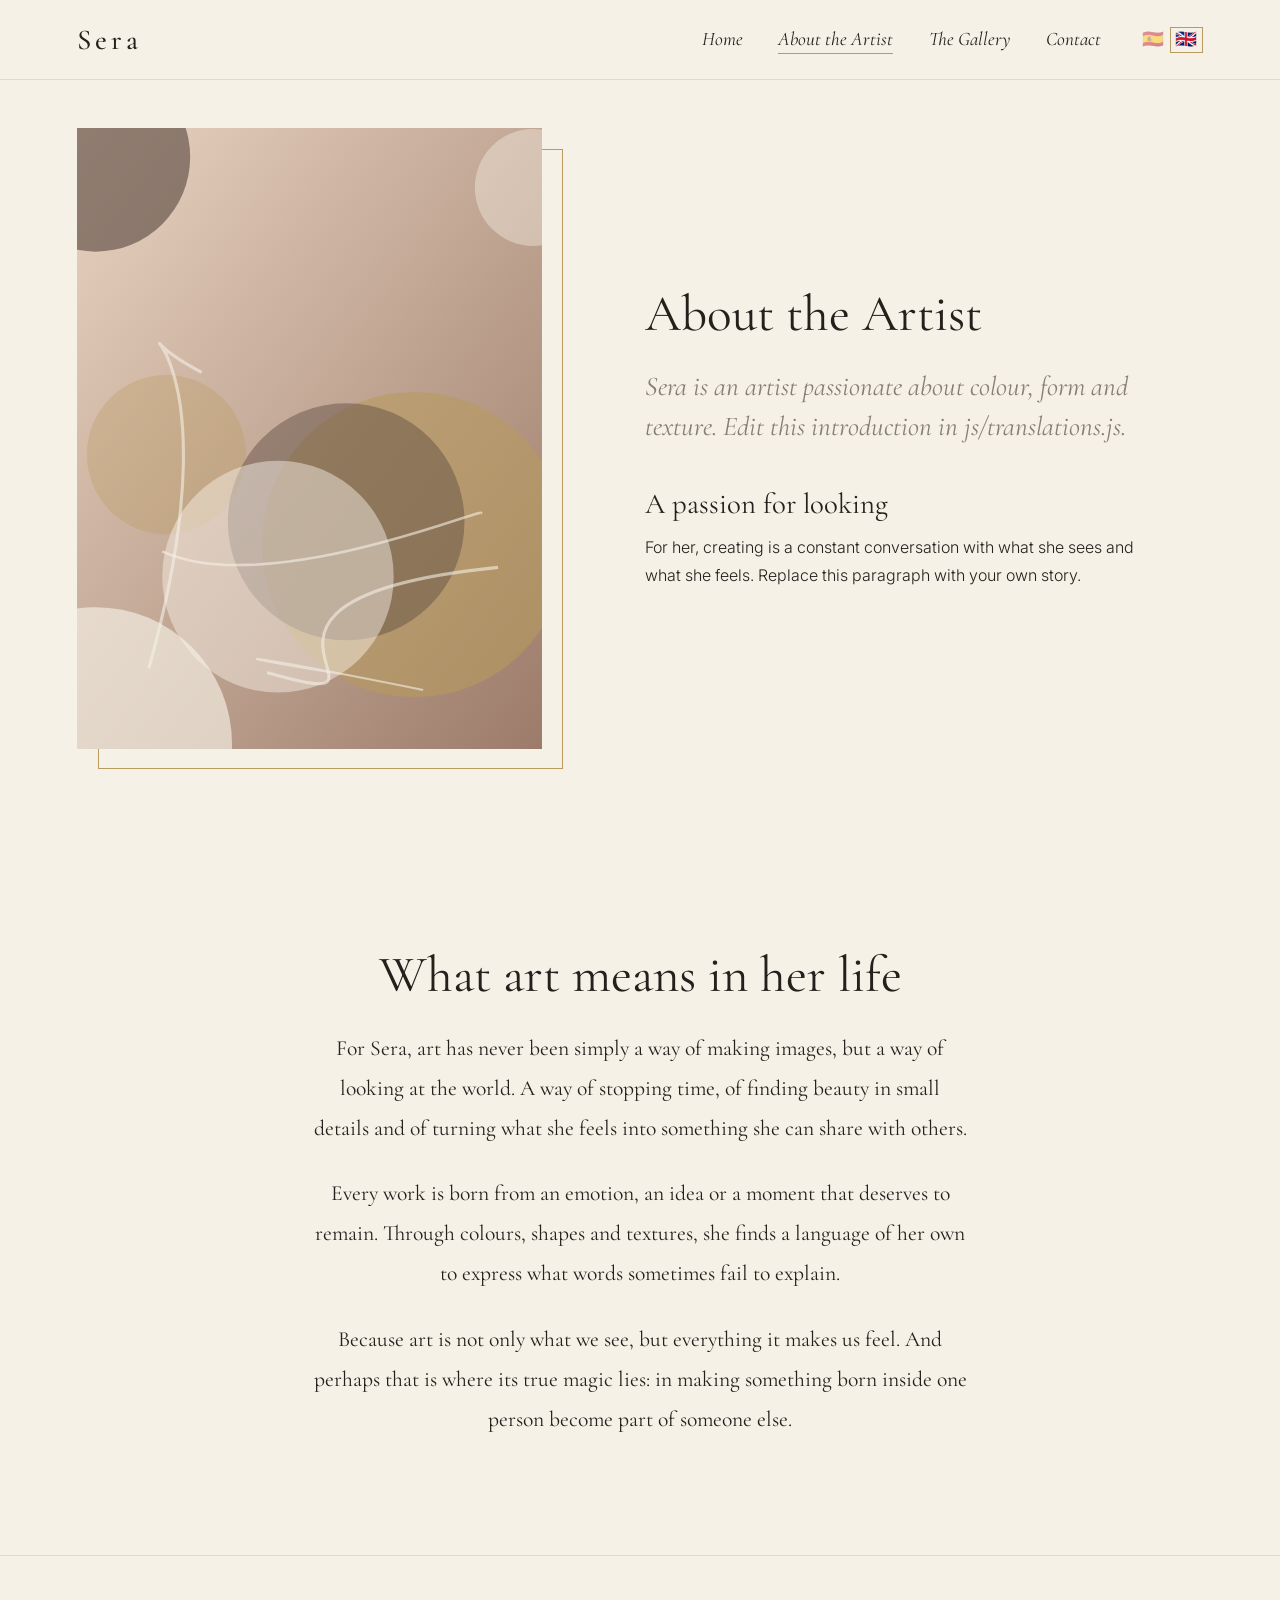
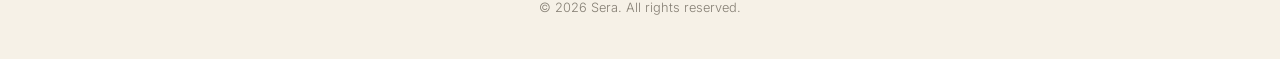
==== about.html @ 597193cc "Add files via upload" ====
<!doctype html><html lang="es"><head><meta charset="utf-8"><meta name="viewport" content="width=device-width,initial-scale=1"><title>Sera · Conoce al autor</title><meta name="description" content="Galería de arte personal de Sera."><meta property="og:type" content="website"><meta property="og:title" content="Sera · Conoce al autor"><meta property="og:image" content="assets/images/hero.svg"><link rel="icon" href="assets/icons/favicon.svg"><link rel="preconnect" href="https://fonts.googleapis.com"><link rel="preconnect" href="https://fonts.gstatic.com" crossorigin><link rel="stylesheet" href="https://fonts.googleapis.com/css2?family=Cormorant+Garamond:ital,wght@0,300;0,400;0,500;1,400&family=Inter:wght@300;400;500&display=swap"><link rel="stylesheet" href="css/style.css"></head><body data-page="about"><header id="hdr"></header><main>
<section class="ab"><figure class="rv"><img data-cfg="portrait" data-alt="1" alt=""></figure><div class="rv"><h1 data-i18n="about.title"></h1><p class="lead" data-i18n="about.intro"></p><h2 data-i18n="about.passionT"></h2><p data-i18n="about.passion"></p></div></section>
<section class="aq rv"><h2 data-i18n="about.artT"></h2><p data-i18n="about.art1"></p><p data-i18n="about.art2"></p><p data-i18n="about.art3"></p></section>
</main><footer id="ftr"><p data-i18n="footer.rights"></p></footer><script src="js/config.js"></script><script src="js/translations.js"></script><script src="js/main.js"></script></body></html>
---- css/style.css ----
:root{--iv:#f6f1e7;--pp:#fbf8f2;--bg:#e8dfcf;--ink:#24211d;--st:#857f74;--au:#b89b5e;--serif:'Cormorant Garamond',Georgia,serif;--sans:Inter,system-ui,sans-serif;--pad:clamp(1.5rem,6vw,6rem)}
*{box-sizing:border-box;margin:0}[hidden]{display:none!important}
html{scroll-behavior:smooth}
body{background:var(--iv);color:var(--ink);font:300 1rem/1.8 var(--sans);transition:opacity .35s;animation:fi .8s;overflow-x:hidden}
body.out{opacity:0}@keyframes fi{from{opacity:0}}
img{display:block;max-width:100%}a{color:inherit}
h1,h2,h3{font:400 clamp(2rem,4vw,3.4rem)/1.1 var(--serif)}h3{font-size:1.5rem}
main{padding-top:5rem}
:focus-visible{outline:2px solid var(--au);outline-offset:3px}
/* cabecera */
#hdr{position:fixed;inset:0 0 auto;z-index:50;height:5rem;display:flex;justify-content:space-between;align-items:center;padding:0 var(--pad);background:#f6f1e7e0;backdrop-filter:blur(10px);border-bottom:1px solid #b89b5e44}
.logo{font:500 1.8rem var(--serif);text-decoration:none;letter-spacing:.14em}
nav{display:flex;align-items:center;gap:2.2rem}
nav>a{font:italic 400 1.2rem var(--serif);text-decoration:none;position:relative}
nav>a::after{content:'';position:absolute;left:0;bottom:-3px;height:1px;width:0;background:var(--au);transition:width .45s}
nav>a:hover::after,nav>a.on::after{width:100%}
.lang button{background:none;border:1px solid transparent;cursor:pointer;font-size:1.1rem;padding:.1rem .3rem;opacity:.45;transition:.3s}
.lang button.on,.lang button:hover{opacity:1;border-color:var(--au)}
.burger{display:none;background:none;border:0;font-size:1.9rem;cursor:pointer;color:inherit}
/* botones y utilidades */
.btn{display:inline-block;padding:.85rem 2.2rem;border:1px solid var(--au);background:transparent;color:inherit;font:400 .95rem var(--sans);letter-spacing:.06em;text-decoration:none;cursor:pointer;transition:background .4s,color .4s}
.btn:hover{background:var(--au);color:var(--ink)}.btn.sm{padding:.45rem 1.1rem;font-size:.85rem}.ghost{border-color:#b89b5e77}
.rv{opacity:0;transform:translateY(24px);transition:opacity 1.1s,transform 1.1s cubic-bezier(.2,.7,.2,1)}.rv.in{opacity:1;transform:none}
.st{color:var(--st);text-align:center;grid-column:1/-1;padding:3rem 1rem;width:100%}
.hd{padding:0 var(--pad);margin-bottom:3rem}.hd p,.lead{color:var(--st)}
#ftr{text-align:center;padding:2.5rem 1rem;font-size:.8rem;color:var(--st);border-top:1px solid #b89b5e44}
/* inicio */
.hero{position:relative;min-height:calc(100svh - 5rem);display:grid;align-items:end;color:var(--pp);overflow:hidden;margin-top:-5rem;padding-top:5rem}
.hero img{position:absolute;inset:0;width:100%;height:100%;object-fit:cover;animation:zm 16s ease-out both}@keyframes zm{from{transform:scale(1.1)}}
.hero::after{content:'';position:absolute;inset:0;background:linear-gradient(180deg,#14120f33,#14120fd9 92%)}
.hc{position:relative;z-index:1;padding:0 var(--pad) clamp(3rem,10vh,7rem);max-width:62rem}
.hero h1{font-size:clamp(5rem,17vw,13rem);font-weight:300;letter-spacing:.05em;line-height:.95}
.q{font:italic 400 clamp(1.5rem,3.2vw,2.4rem)/1.3 var(--serif);margin:1.2rem 0 .8rem}
.in{max-width:32rem;opacity:.85;margin-bottom:2.2rem}
.sec{padding:clamp(4rem,10vw,9rem) 0}
.car{position:relative}
.trk{display:flex;gap:2rem;overflow-x:auto;scroll-snap-type:x mandatory;padding:0 var(--pad) 1rem;scrollbar-width:none;scroll-padding:0 var(--pad)}.trk::-webkit-scrollbar{display:none}
.card{flex:0 0 min(78vw,25rem);scroll-snap-align:start;cursor:pointer;background:none;border:0;text-align:left;font:inherit;color:inherit}
.card .im{aspect-ratio:4/5;overflow:hidden;background:var(--bg);margin-bottom:1.1rem}
.card img{width:100%;height:100%;object-fit:cover;transition:transform 1.4s cubic-bezier(.2,.7,.2,1)}.card:hover img{transform:scale(1.05)}
.card p{color:var(--st);font-size:.9rem;display:-webkit-box;-webkit-line-clamp:2;-webkit-box-orient:vertical;overflow:hidden}
.ar,.nv{width:3rem;height:3rem;border-radius:50%;border:1px solid var(--au);color:inherit;cursor:pointer;font-size:1.5rem;line-height:1;transition:background .3s}
.ar{position:absolute;top:38%;z-index:2;background:var(--pp);color:var(--ink)}.ar[data-d="-1"]{left:1rem}.ar[data-d="1"]{right:1rem}.ar:hover,.nv:hover{background:var(--au)}
.nv{background:transparent}
@media(hover:none){.ar{display:none}}
.fin{text-align:center;padding:clamp(5rem,12vw,10rem) 1.5rem;background:var(--bg)}.fin p{margin:1rem 0 2.2rem;color:var(--st)}
/* autor */
.ab{display:grid;grid-template-columns:5fr 6fr;gap:clamp(2rem,8vw,8rem);padding:3rem var(--pad);align-items:center;max-width:92rem;margin:auto}
.ab figure{position:relative;isolation:isolate}.ab figure::after{content:'';position:absolute;inset:1.3rem -1.3rem -1.3rem 1.3rem;border:1px solid var(--au);z-index:-1}
.ab img{width:100%;aspect-ratio:3/4;object-fit:cover}
.lead{font:italic 400 clamp(1.3rem,2.2vw,1.7rem)/1.5 var(--serif);margin:1.5rem 0 2.5rem}.ab h2{font-size:1.8rem;margin-bottom:.8rem}
.aq{max-width:44rem;margin:auto;padding:clamp(4rem,9vw,8rem) 1.5rem;text-align:center}.aq p{font:400 1.35rem/1.85 var(--serif);margin-top:1.6rem}
/* contacto */
.ct{max-width:46rem;margin:auto;padding:clamp(3rem,8vw,7rem) 1.5rem;text-align:center}.ct .lead{margin-bottom:3rem}
.lk{list-style:none;padding:0;border-top:1px solid #b89b5e66;margin-bottom:4rem}
.lk li{display:flex;justify-content:space-between;align-items:center;gap:1rem;padding:1.3rem 0;border-bottom:1px solid #b89b5e66}
.lk li>span{color:var(--st);font-size:.9rem}.lk a{display:inline-flex;gap:.6rem;align-items:center;text-decoration:none;font:400 1.35rem var(--serif);transition:color .3s;word-break:break-all}.lk a:hover{color:var(--au)}
blockquote{font:italic 400 clamp(1.4rem,2.6vw,1.9rem)/1.6 var(--serif)}
/* galería */
.doors{position:fixed;inset:0;z-index:100;display:flex;perspective:1800px;overflow:hidden;cursor:pointer}
.door{flex:1;position:relative;background:linear-gradient(90deg,#33302a,#1d1b17);box-shadow:inset 0 0 0 1px #b89b5e55;transition:transform 2.5s cubic-bezier(.76,0,.2,1)}
.door::before{content:'';position:absolute;inset:7% 12%;border:1px solid #b89b5e66;box-shadow:inset 0 0 0 .6rem #25221d,inset 0 0 0 calc(.6rem + 1px) #b89b5e33}
.door.l{transform-origin:left center}.door.r{transform-origin:right center}
.door i{position:absolute;top:50%;width:.45rem;height:7rem;margin-top:-3.5rem;border-radius:.3rem;background:linear-gradient(var(--au),#7d6836)}.l i{right:1.4rem}.r i{left:1.4rem}
.doors.open{pointer-events:none;animation:fo .6s 2.5s forwards}.doors.open .l{transform:rotateY(-104deg)}.doors.open .r{transform:rotateY(104deg)}
.dn{position:absolute;left:0;right:0;top:calc(50% + 5rem);text-align:center;color:var(--au);font:italic 1.4rem var(--serif);transition:opacity .6s}.open .dn{opacity:0}
@keyframes fo{to{opacity:0}}
.gl{padding:2rem var(--pad) 8rem;overflow:hidden;background:linear-gradient(var(--pp),var(--iv) 40%)}.gl .hd{text-align:center;padding:2rem 0 1.5rem;margin:0}
.chips{display:flex;flex-wrap:wrap;justify-content:center;gap:.4rem;margin-bottom:5rem;min-height:2.5rem}
.chip{background:none;border:0;border-bottom:1px solid transparent;cursor:pointer;font:italic 400 1.2rem var(--serif);padding:.2rem .9rem;color:var(--st);transition:.3s}.chip.on,.chip:hover{color:var(--ink);border-color:var(--au)}
.wall{display:grid;grid-template-columns:repeat(12,1fr);gap:clamp(4rem,9vw,8rem) 2.5rem;transform:scale(1.14);opacity:.2;transition:transform 2.9s cubic-bezier(.2,.7,.2,1),opacity 1.8s}.wall.in{transform:none;opacity:1}
.art{grid-column:span var(--s);align-self:var(--a)}
.art button{display:block;width:100%;padding:clamp(.6rem,1.6vw,1.3rem);background:var(--pp);border:1px solid #b89b5e55;box-shadow:0 34px 50px -34px #0006;cursor:zoom-in;transition:transform .7s cubic-bezier(.2,.7,.2,1),box-shadow .7s}
.art button:hover{transform:translateY(-6px);box-shadow:0 44px 54px -34px #0008}
.art img{width:100%;height:auto;background:var(--bg)}
.art figcaption{margin-top:1.1rem;display:flex;gap:1rem;align-items:baseline;justify-content:space-between;color:var(--st);font-size:.85rem}
.modal{position:fixed;inset:0;z-index:90;display:grid;grid-template-columns:auto 1fr auto;align-items:center;gap:1rem;padding:2rem;background:#14120ff5;color:var(--iv);opacity:0;visibility:hidden;transition:opacity .5s,visibility .5s}.modal.on{opacity:1;visibility:visible}
.modal figure{display:grid;grid-template-columns:1.7fr 1fr;gap:clamp(1.5rem,4vw,4rem);align-items:center;max-height:100%}
.modal img{max-height:84vh;margin:auto;object-fit:contain;box-shadow:0 30px 80px #0008}
.modal figcaption{max-width:26rem}.modal h3{font-size:clamp(2rem,3.4vw,3rem);margin:.4rem 0 1rem}.modal .y{font:italic 1.3rem var(--serif);color:var(--au)}.modal .ds{opacity:.8}
.x{position:absolute;top:1rem;right:1.4rem;background:none;border:0;color:inherit;font-size:2.4rem;cursor:pointer;line-height:1}
/* admin */
.ad{max-width:62rem;margin:auto;padding:3rem 1.5rem 6rem}.bar{display:flex;justify-content:space-between;align-items:center;gap:1rem;flex-wrap:wrap}
.card{background:var(--pp);border:1px solid #b89b5e55;padding:clamp(1.5rem,4vw,3rem);display:grid;gap:1.2rem;margin:1.5rem 0 1rem}#login .card{max-width:26rem;margin:6vh auto}
label{display:grid;gap:.4rem;font-size:.9rem;color:var(--st)}
input,textarea{font:300 1rem var(--sans);padding:.8rem;border:1px solid #b89b5e66;background:#fffc;color:var(--ink);width:100%}
small{color:var(--st)}#pv{max-height:14rem;object-fit:contain}
.msg{min-height:1.6rem;font-size:.95rem;margin:1rem 0}.msg.err{color:#9a3b2e}.msg.ok{color:#4a6b3a}
.row{display:grid;grid-template-columns:7rem 1fr auto;gap:1.5rem;align-items:center;padding:1.3rem 0;border-bottom:1px solid #b89b5e44}.row img{width:7rem;height:7rem;object-fit:cover}.row p{color:var(--st);font-size:.9rem}
.ef{grid-column:1/-1;display:grid;gap:.9rem}.acts{display:flex;gap:.6rem;flex-wrap:wrap}
/* responsive */
@media(max-width:820px){
 .burger{display:block}
 nav{position:absolute;top:100%;left:0;right:0;flex-direction:column;gap:1.4rem;padding:2rem;background:var(--iv);border-bottom:1px solid #b89b5e44;transform:translateY(-130%);transition:transform .5s cubic-bezier(.2,.7,.2,1);z-index:-1}nav.open{transform:none}
 .ab{grid-template-columns:1fr}.ab figure{max-width:24rem;margin:0 1.3rem 0 0}
 .art{grid-column:1/-1}.art:nth-child(even){width:84%;justify-self:end}
 .modal{grid-template-columns:1fr;padding:3.5rem 1rem 5rem}.modal figure{grid-template-columns:1fr;gap:1.2rem;overflow:auto}.modal img{max-height:52vh}
 .nv{position:absolute;bottom:1rem}.nv[data-d="-1"]{left:1rem}.nv[data-d="1"]{right:1rem}
 .row{grid-template-columns:5rem 1fr}.row img{width:5rem;height:5rem}.row .acts{grid-column:1/-1}
}
@media(prefers-reduced-motion:reduce){*,*::before,*::after{animation:none!important;transition-duration:.01ms!important;scroll-behavior:auto!important}.rv{opacity:1;transform:none}.wall{transform:none;opacity:1}}
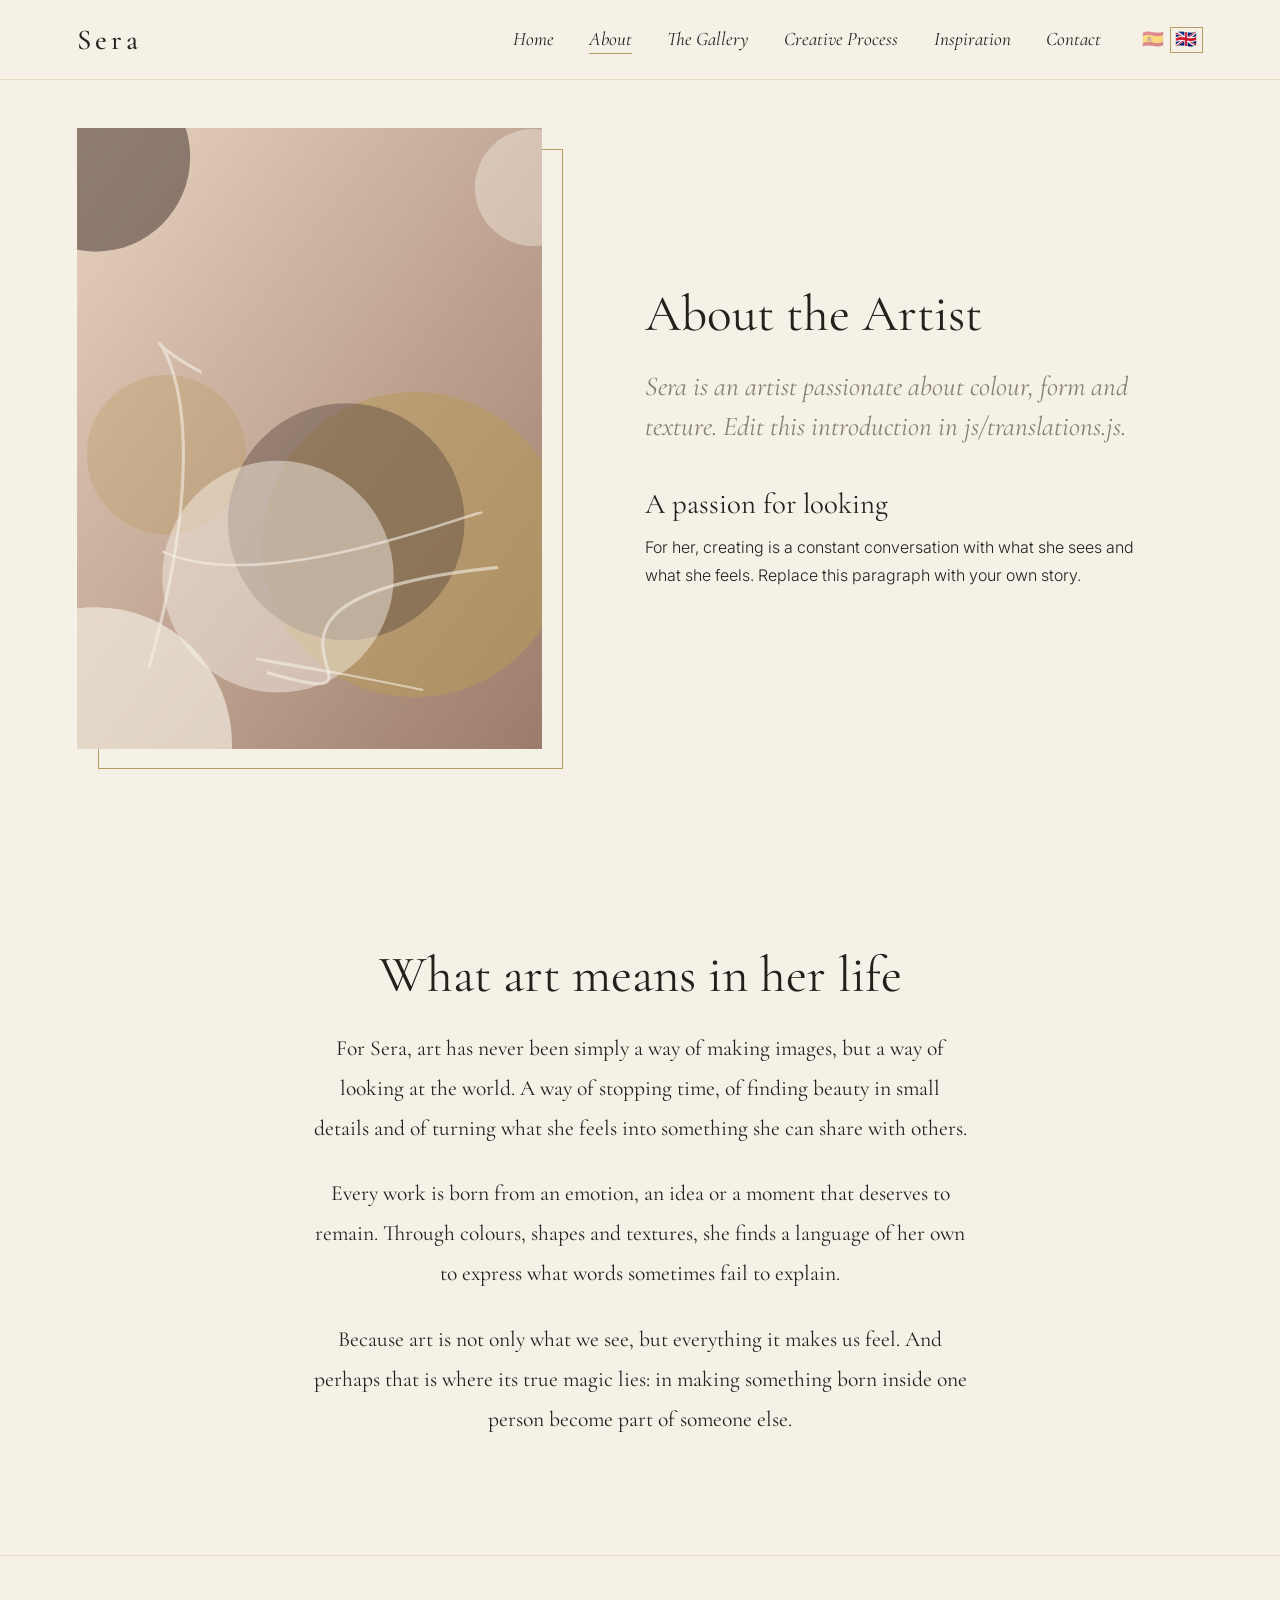
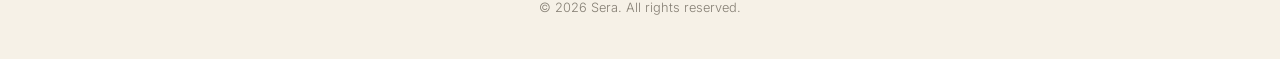
==== commit 8ac1f358: "versionado" ====
--- a/about.html
+++ b/about.html
@@ -1,4 +1,4 @@
 <!doctype html><html lang="es"><head><meta charset="utf-8"><meta name="viewport" content="width=device-width,initial-scale=1"><title>Sera · Conoce al autor</title><meta name="description" content="Galería de arte personal de Sera."><meta property="og:type" content="website"><meta property="og:title" content="Sera · Conoce al autor"><meta property="og:image" content="assets/images/hero.svg"><link rel="icon" href="assets/icons/favicon.svg"><link rel="preconnect" href="https://fonts.googleapis.com"><link rel="preconnect" href="https://fonts.gstatic.com" crossorigin><link rel="stylesheet" href="https://fonts.googleapis.com/css2?family=Cormorant+Garamond:ital,wght@0,300;0,400;0,500;1,400&family=Inter:wght@300;400;500&display=swap"><link rel="stylesheet" href="css/style.css"></head><body data-page="about"><header id="hdr"></header><main>
 <section class="ab"><figure class="rv"><img data-cfg="portrait" data-alt="1" alt=""></figure><div class="rv"><h1 data-i18n="about.title"></h1><p class="lead" data-i18n="about.intro"></p><h2 data-i18n="about.passionT"></h2><p data-i18n="about.passion"></p></div></section>
 <section class="aq rv"><h2 data-i18n="about.artT"></h2><p data-i18n="about.art1"></p><p data-i18n="about.art2"></p><p data-i18n="about.art3"></p></section>
-</main><footer id="ftr"><p data-i18n="footer.rights"></p></footer><script src="js/config.js"></script><script src="js/translations.js"></script><script src="js/main.js"></script></body></html>
+</main><footer id="ftr"><p data-i18n="footer.rights"></p></footer><script src="js/config.js"></script><script src="js/translations.js"></script><script src="js/translations-ext.js"></script><script src="js/main.js"></script></body></html>
--- a/css/style.css
+++ b/css/style.css
@@ -99,3 +99,35 @@
  .row{grid-template-columns:5rem 1fr}.row img{width:5rem;height:5rem}.row .acts{grid-column:1/-1}
 }
 @media(prefers-reduced-motion:reduce){*,*::before,*::after{animation:none!important;transition-duration:.01ms!important;scroll-behavior:auto!important}.rv{opacity:1;transform:none}.wall{transform:none;opacity:1}}
+
+/* ampliación: vestíbulo, exposición, proceso, inspiración, admin */
+.stage{transform:scale(1.14);opacity:.2;transition:transform 2.9s cubic-bezier(.2,.7,.2,1),opacity 1.8s}.stage.in{transform:none;opacity:1}.stage.fade{opacity:0!important;transition:opacity .45s!important}
+.wall{transform:none;opacity:1;transition:none}
+.lobby{display:grid;grid-template-columns:repeat(12,1fr);gap:clamp(3rem,7vw,6rem) 2.5rem;align-items:end;max-width:90rem;margin:0 auto}
+.poster{grid-column:span var(--s);display:block;text-decoration:none;background:var(--pp);border:1px solid #b89b5e55;padding:clamp(.8rem,2vw,1.6rem);box-shadow:0 34px 50px -36px #0006;transition:transform .7s cubic-bezier(.2,.7,.2,1)}.poster:hover{transform:translateY(-8px)}
+.poster .im{aspect-ratio:var(--r);overflow:hidden;background:var(--bg)}.poster.ft .im{aspect-ratio:21/9}.poster img{width:100%;height:100%;object-fit:cover;transition:transform 1.4s cubic-bezier(.2,.7,.2,1)}.poster:hover img{transform:scale(1.04)}
+.pl{padding-top:1.3rem}.pl h2{font-size:clamp(1.8rem,3vw,2.5rem);margin-bottom:.5rem}.pl p{color:var(--st);font-size:.92rem;display:-webkit-box;-webkit-line-clamp:3;-webkit-box-orient:vertical;overflow:hidden}
+.mt{display:block;font:italic 1.15rem var(--serif);color:var(--au);margin-top:.7rem}.go{display:inline-block;margin-top:1rem;border-bottom:1px solid var(--au);font-size:.9rem}
+.crumbs{display:flex;justify-content:space-between;gap:1rem;flex-wrap:wrap;margin-bottom:3rem}.crumbs a{font:italic 1.2rem var(--serif);text-decoration:none;border-bottom:1px solid #b89b5e77}
+.exh{display:grid;grid-template-columns:6fr 5fr;gap:clamp(2rem,6vw,6rem);align-items:center;margin-bottom:4rem}.exh img{width:100%;aspect-ratio:4/5;object-fit:cover;box-shadow:0 34px 50px -34px #0006}.exh p{margin-top:1rem}.exh .lead{margin:1.2rem 0 1rem}
+.intro{max-width:60rem;margin:auto;padding:clamp(2rem,6vw,5rem) var(--pad) 2rem;text-align:center}.intro h1{font-size:clamp(3rem,8vw,6rem);font-weight:300}
+.post{max-width:90rem;margin:0 auto;padding:3rem var(--pad) 5rem}.post>header{display:flex;justify-content:space-between;align-items:baseline;gap:1rem;border-bottom:1px solid #b89b5e66;padding-bottom:1rem;margin-bottom:3.5rem}.post>.btn{margin:1rem 0 0 2.2rem}
+.tl{position:relative;padding-left:2.2rem}.tl::before{content:'';position:absolute;left:.35rem;top:0;bottom:0;width:1px;background:var(--au)}
+.sb{position:relative;display:grid;grid-template-columns:4fr 7fr;gap:clamp(1.5rem,5vw,5rem);align-items:center;margin-bottom:clamp(3rem,8vw,7rem)}.sb.flip{grid-template-columns:7fr 4fr}.sb.flip .tx{order:2}
+.dot{position:absolute;left:-2.2rem;top:.7rem;width:.75rem;height:.75rem;border-radius:50%;background:var(--au)}
+time{font:italic 1.1rem var(--serif);color:var(--st)}.tx h3{margin:.2rem 0 .8rem}
+.ph{display:grid;grid-template-columns:repeat(6,1fr);gap:1rem;align-items:start}.ph button{grid-column:span 3;aspect-ratio:3/4;padding:0;border:0;background:var(--bg);cursor:zoom-in;overflow:hidden}
+.ph button:first-child{grid-column:span 6;aspect-ratio:3/2}.ph button:nth-child(3n){aspect-ratio:1;margin-top:2rem}.ph img{width:100%;height:100%;object-fit:cover;transition:transform 1.2s}.ph button:hover img{transform:scale(1.05)}
+.board{columns:3 17rem;column-gap:1.6rem;padding:2rem var(--pad) 7rem;max-width:96rem;margin:auto}
+.it{position:relative;display:block;width:100%;margin:0 0 1.6rem;padding:0;border:0;background:var(--bg);break-inside:avoid;cursor:zoom-in;overflow:hidden;text-align:left}.it img{width:100%;transition:transform 1.2s}.it:hover img{transform:scale(1.04)}
+.r1 img{aspect-ratio:3/4;object-fit:cover}.r2 img{aspect-ratio:1;object-fit:cover}.r3 img{aspect-ratio:4/3;object-fit:cover}
+.cp{position:absolute;left:0;right:0;bottom:0;padding:2rem 1rem .8rem;color:var(--pp);font:italic 1.2rem var(--serif);background:linear-gradient(#0000,#14120fcc);opacity:0;transition:opacity .5s}.it:hover .cp,.it:focus-visible .cp{opacity:1}
+.it.note{background:var(--pp);border:1px solid #b89b5e66;padding:1.8rem 1.5rem;cursor:pointer}.nt{font:italic 400 1.45rem/1.5 var(--serif);color:var(--ink)}
+.modal figure:has(img[hidden]){grid-template-columns:1fr;text-align:center}.modal figcaption{margin:auto}
+.tabs{display:flex;gap:.4rem;flex-wrap:wrap;margin:1.5rem 0 0;border-bottom:1px solid #b89b5e55}.tabs button{background:none;border:0;border-bottom:2px solid transparent;font:italic 1.3rem var(--serif);padding:.4rem 1rem;cursor:pointer;color:var(--st)}.tabs .on{color:var(--ink);border-color:var(--au)}
+.ck{display:flex;align-items:center;gap:.6rem;color:var(--ink)}.ck input{width:auto}.th{height:5rem;width:auto;object-fit:cover}.ths{display:flex;gap:.8rem;flex-wrap:wrap}
+.sg{border:1px solid #b89b5e55;padding:1rem;display:grid;gap:.8rem}select{font:inherit;padding:.7rem;border:1px solid #b89b5e66;background:#fffc;width:100%}
+.wr{display:flex;gap:.5rem;align-items:center;justify-content:space-between;padding:.3rem 0;border-bottom:1px solid #b89b5e33}.row.x{grid-template-columns:1fr auto}
+@media(max-width:1080px){nav{gap:1.5rem}.burger{display:block}nav{position:absolute;top:100%;left:0;right:0;flex-direction:column;gap:1.4rem;padding:2rem;background:var(--iv);border-bottom:1px solid #b89b5e44;transform:translateY(-130%);transition:transform .5s cubic-bezier(.2,.7,.2,1);z-index:-1}nav.open{transform:none}}
+@media(max-width:820px){.poster{grid-column:1/-1}.poster:nth-child(even){width:88%;justify-self:end}.exh{grid-template-columns:1fr}.sb,.sb.flip{grid-template-columns:1fr}.sb.flip .tx{order:0}.row.x{grid-template-columns:1fr}}
+@media(prefers-reduced-motion:reduce){.stage{transform:none;opacity:1}}
